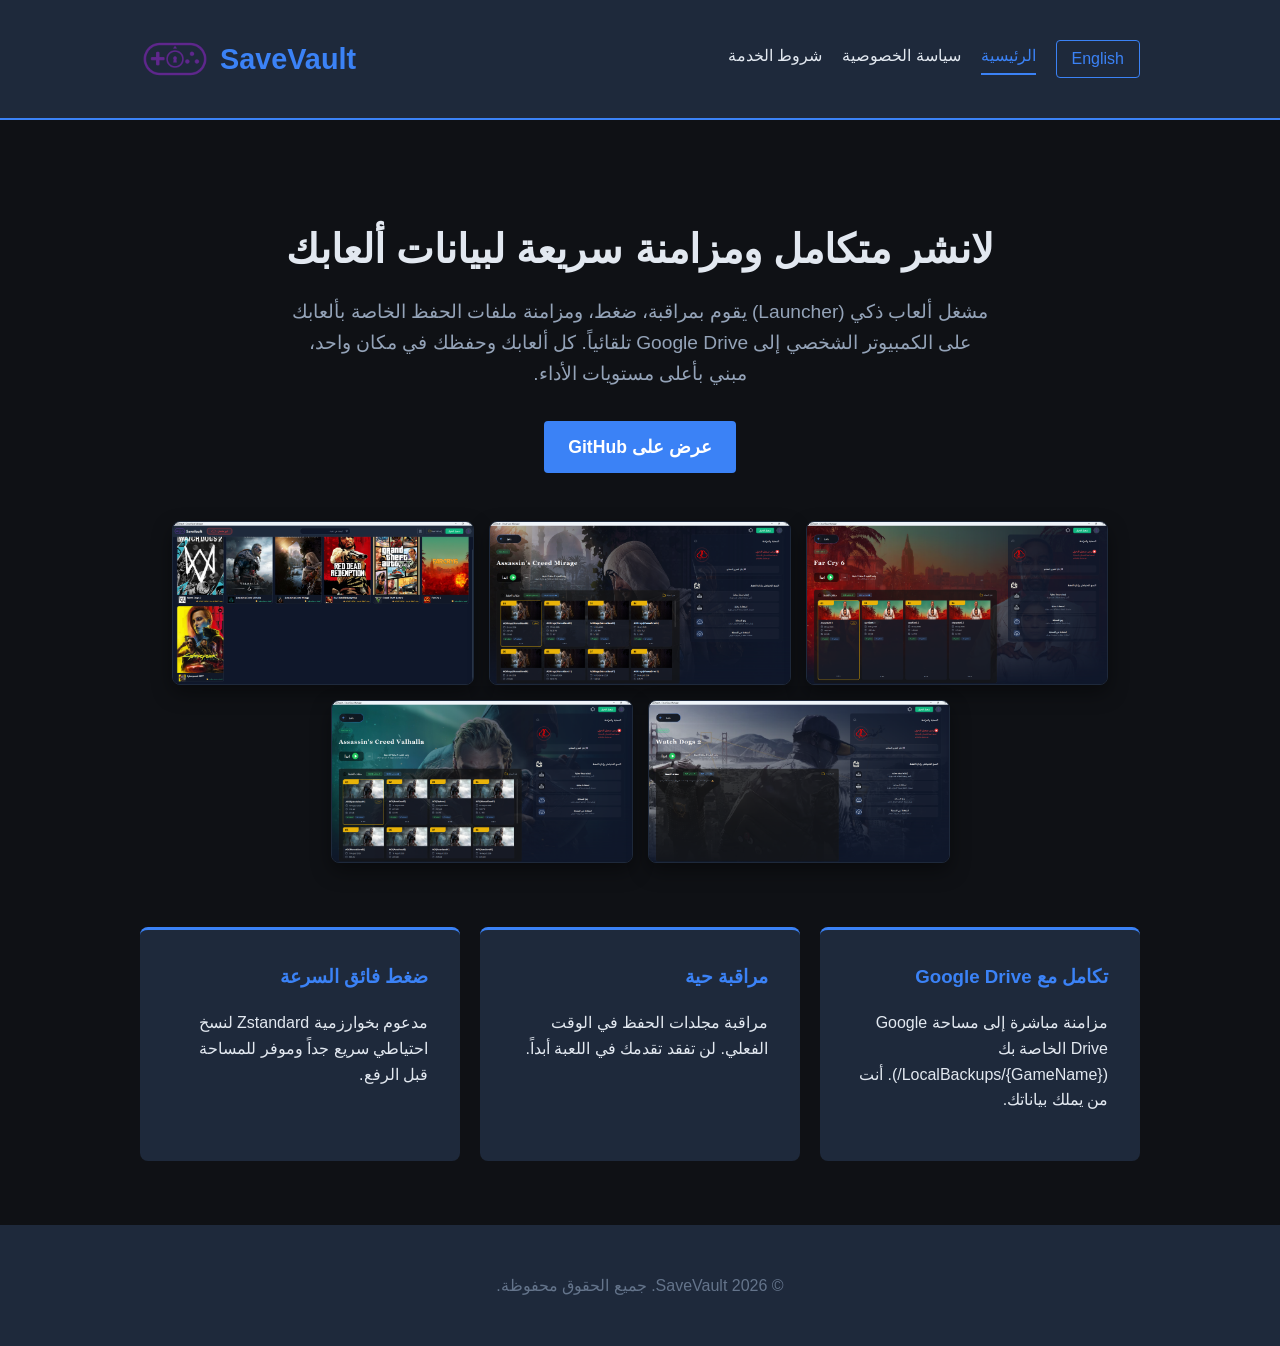
==== index.html @ ff3f0758 "Add files via upload" ====
<!DOCTYPE html>
<html lang="ar" dir="rtl">
<head>
    <meta charset="UTF-8">
    <meta name="viewport" content="width=device-width, initial-scale=1.0">
    <title>SaveVault - مدير حفظ الألعاب</title>
    <link rel="stylesheet" href="style.css">
</head>
<body>
    <header>
        <div class="container">
            <h1><img src="logo.png" alt="SaveVault Logo" class="app-logo"> SaveVault</h1>
            <nav>
                <a href="index.html" class="active">الرئيسية</a>
                <a href="privacy-policy.html">سياسة الخصوصية</a>
                <a href="terms.html">شروط الخدمة</a>
                <a href="index-en.html" class="lang-switch">English</a>
            </nav>
        </div>
    </header>

    <main class="container">
        <section class="hero">
            <h2>لانشر متكامل ومزامنة سريعة لبيانات ألعابك</h2>
            <p>مشغل ألعاب ذكي (Launcher) يقوم بمراقبة، ضغط، ومزامنة ملفات الحفظ الخاصة بألعابك على الكمبيوتر الشخصي إلى Google Drive تلقائياً. كل ألعابك وحفظك في مكان واحد، مبني بأعلى مستويات الأداء.</p>
            <a href="https://github.com/" class="btn">عرض على GitHub</a>
            
            <div class="hero-gallery">
                <img src="1.png" alt="واجهة البرنامج 1" class="app-screenshot">
                <img src="2.png" alt="واجهة البرنامج 2" class="app-screenshot">
                <img src="3.png" alt="واجهة البرنامج 3" class="app-screenshot">
                <img src="4.png" alt="واجهة البرنامج 4" class="app-screenshot">
                <img src="5.png" alt="واجهة البرنامج 5" class="app-screenshot">
            </div>
        </section>

        <section class="features">
            <div class="feature-card">
                <h3>تكامل مع Google Drive</h3>
                <p>مزامنة مباشرة إلى مساحة Google Drive الخاصة بك (LocalBackups/{GameName}/). أنت من يملك بياناتك.</p>
            </div>
            <div class="feature-card">
                <h3>مراقبة حية</h3>
                <p>مراقبة مجلدات الحفظ في الوقت الفعلي. لن تفقد تقدمك في اللعبة أبداً.</p>
            </div>
            <div class="feature-card">
                <h3>ضغط فائق السرعة</h3>
                <p>مدعوم بخوارزمية Zstandard لنسخ احتياطي سريع جداً وموفر للمساحة قبل الرفع.</p>
            </div>
        </section>
    </main>

    <footer>
        <div class="container">
            <p>&copy; 2026 SaveVault. جميع الحقوق محفوظة.</p>
        </div>
    </footer>
</body>
</html>
---- style.css ----
/* Global Styles */
:root {
    --bg-color: #0f1115; /* Dark gaming theme */
    --text-color: #e2e8f0;
    --primary-color: #3b82f6; /* Modern Blue */
    --secondary-color: #1e293b;
    --accent-color: #60a5fa;
}

body {
    font-family: 'Segoe UI', Tahoma, Geneva, Verdana, sans-serif;
    background-color: var(--bg-color);
    color: var(--text-color);
    margin: 0;
    padding: 0;
    line-height: 1.6;
}

a {
    color: var(--accent-color);
    text-decoration: none;
}

a:hover {
    text-decoration: underline;
}

.container {
    width: 85%;
    max-width: 1000px;
    margin: 0 auto;
}

/* Header */
header {
    background-color: var(--secondary-color);
    padding: 1.5rem 0;
    border-bottom: 2px solid var(--primary-color);
}

header .container {
    display: flex;
    justify-content: space-between;
    align-items: center;
    direction: ltr; /* تثبيت اتجاه الهيدر من اليسار لليمين دائماً */
}

header h1 {
    margin: 0;
    font-size: 1.8rem;
    color: var(--primary-color);
    display: flex; /* لضمان محاذاة الشعار والنص بشكل مثالي */
    align-items: center;
}

/* App Logo */
.app-logo {
    height: 70px; /* حجم الشعار الجديد */
    width: auto;
    margin-right: 10px; /* مسافة ثابتة من اليمين */
}

nav {
    display: flex;
    align-items: center;
    gap: 20px;
    direction: rtl; /* توجيه الروابط العربية لتقرأ بشكل صحيح */
}

/* استثناء للنسخة الإنجليزية ليكون الناف بار بداخلها من اليسار لليمين */
html[dir="ltr"] nav {
    direction: ltr;
}

/* تثبيت زر اللغة في أقصى اليمين في النسخة العربية */
html[dir="rtl"] nav .lang-switch {
    order: -1; 
}

nav a {
    color: var(--text-color);
    font-weight: 500;
    padding-bottom: 5px; 
    border-bottom: 2px solid transparent; 
    transition: all 0.3s ease;
}

nav a:hover, nav a.active {
    color: var(--primary-color);
    text-decoration: none;
}

/* تمييز الصفحة الحالية */
nav a.active {
    border-bottom: 2px solid var(--primary-color);
}

/* Language Switcher Button */
.lang-switch {
    border: 1px solid var(--primary-color);
    padding: 5px 15px;
    border-radius: 4px;
    color: var(--primary-color) !important;
    transition: all 0.3s ease;
    border-bottom: 1px solid var(--primary-color) !important; 
}

.lang-switch:hover {
    background-color: var(--primary-color);
    color: #fff !important;
}

/* Hero Section */
.hero {
    text-align: center;
    padding: 4rem 0;
}

.hero h2 {
    font-size: 2.5rem;
    margin-bottom: 1rem;
}

.hero p {
    font-size: 1.2rem;
    color: #94a3b8;
    max-width: 700px;
    margin: 0 auto 2rem auto;
}

.btn {
    display: inline-block;
    background-color: var(--primary-color);
    color: #fff;
    padding: 12px 24px;
    border-radius: 4px;
    font-size: 1.1rem;
    font-weight: bold;
    transition: background-color 0.3s;
}

.btn:hover {
    background-color: #2563eb;
    text-decoration: none;
    color: #fff;
}

/* Features */
.features {
    display: flex;
    justify-content: space-between;
    flex-wrap: wrap;
    gap: 20px;
    margin-bottom: 4rem;
}

.feature-card {
    background-color: var(--secondary-color);
    padding: 2rem;
    border-radius: 8px;
    flex: 1;
    min-width: 250px;
    border-top: 3px solid var(--primary-color);
}

.feature-card h3 {
    margin-top: 0;
    color: var(--primary-color);
}

/* Page Content (Privacy/Terms) */
.page-content {
    padding: 3rem 0;
}

.page-content h2 {
    color: var(--primary-color);
    border-bottom: 1px solid #334155;
    padding-bottom: 10px;
}

.page-content h3 {
    margin-top: 2rem;
}

.page-content ul {
    list-style-type: square;
    margin-left: 20px;
    margin-right: 20px;
}

/* Footer */
footer {
    text-align: center;
    padding: 2rem 0;
    background-color: var(--secondary-color);
    color: #64748b;
    margin-top: auto;
}

/* App Screenshots Gallery Styles */
.hero-gallery {
    display: flex;
    flex-wrap: wrap;
    gap: 15px;
    justify-content: center;
    margin-top: 3rem;
    padding: 0 20px;
    direction: ltr; /* إجبار الصور على الترتيب من اليسار لليمين دائماً */
}

.app-screenshot {
    width: 100%;
    max-width: 300px;
    height: auto;
    border-radius: 8px;
    box-shadow: 0 8px 20px rgba(0, 0, 0, 0.4);
    border: 1px solid var(--secondary-color);
    transition: transform 0.3s ease;
}

.app-screenshot:hover {
    transform: scale(1.50);
}
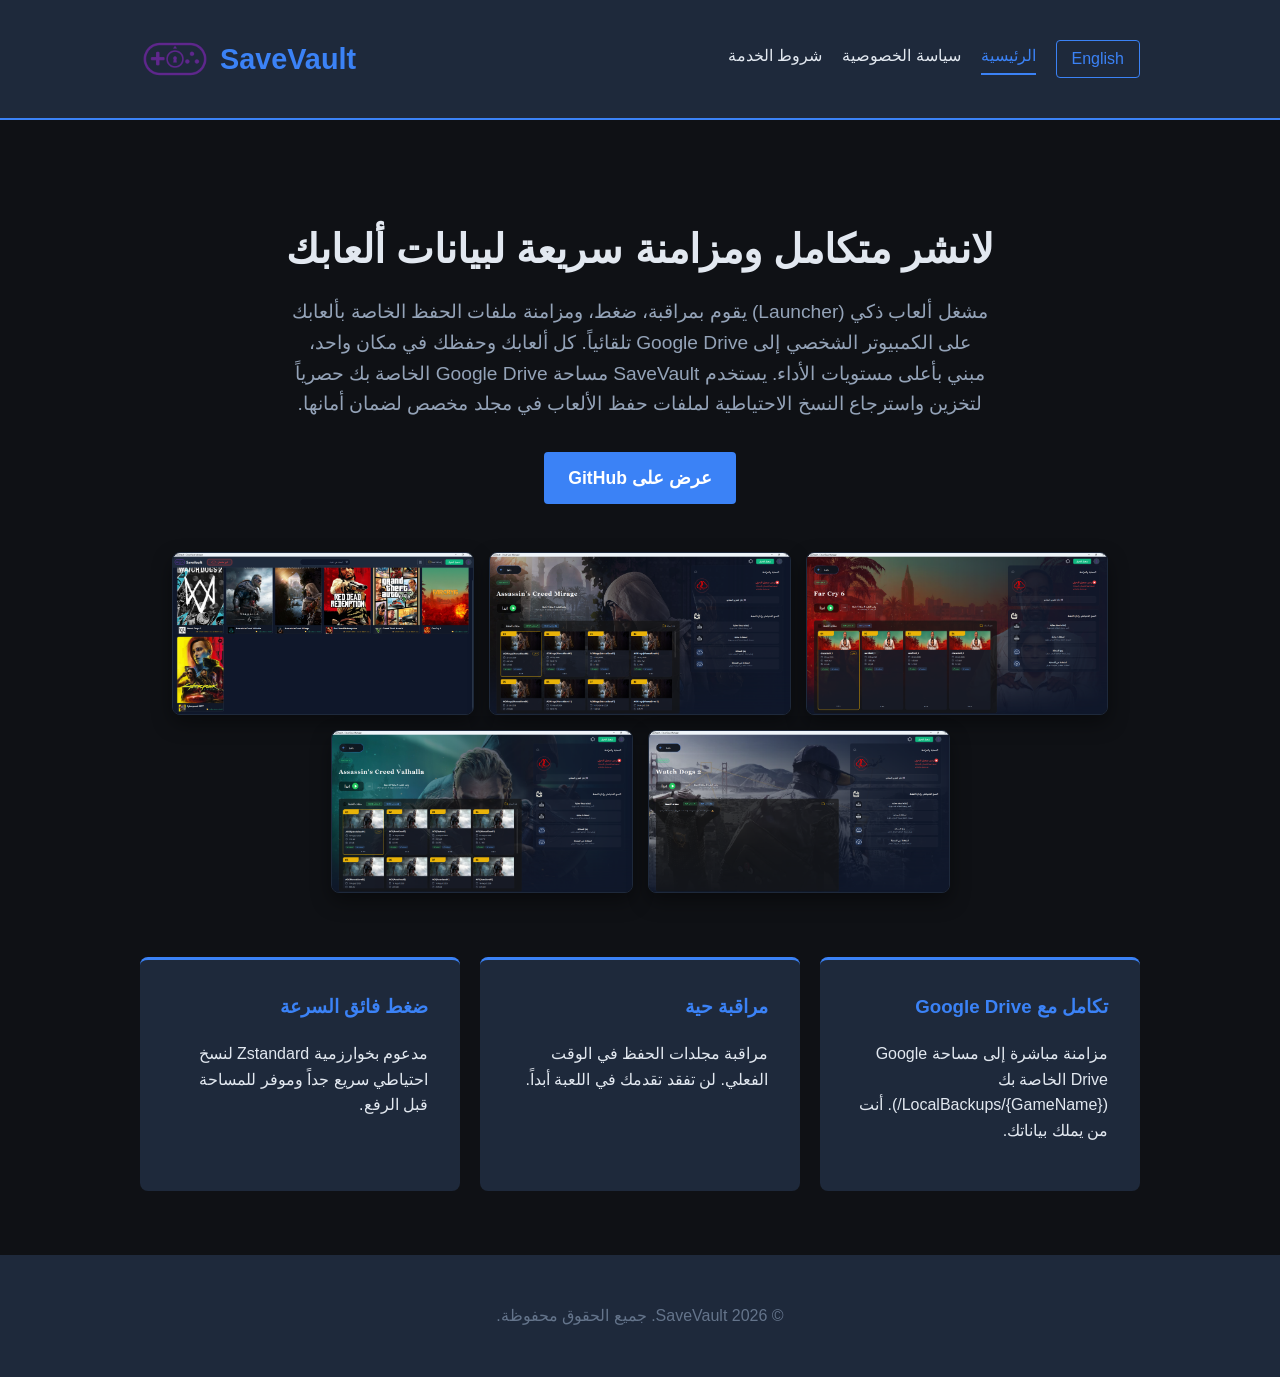
==== commit fcba9f1f: "Update index.html" ====
--- a/index.html
+++ b/index.html
@@ -3,7 +3,7 @@
 <head>
     <meta charset="UTF-8">
     <meta name="viewport" content="width=device-width, initial-scale=1.0">
-    <title>SaveVault - مدير حفظ الألعاب</title>
+    <title>SaveVault</title>
     <link rel="stylesheet" href="style.css">
 </head>
 <body>
@@ -22,7 +22,7 @@
     <main class="container">
         <section class="hero">
             <h2>لانشر متكامل ومزامنة سريعة لبيانات ألعابك</h2>
-            <p>مشغل ألعاب ذكي (Launcher) يقوم بمراقبة، ضغط، ومزامنة ملفات الحفظ الخاصة بألعابك على الكمبيوتر الشخصي إلى Google Drive تلقائياً. كل ألعابك وحفظك في مكان واحد، مبني بأعلى مستويات الأداء.</p>
+            <p>مشغل ألعاب ذكي (Launcher) يقوم بمراقبة، ضغط، ومزامنة ملفات الحفظ الخاصة بألعابك على الكمبيوتر الشخصي إلى Google Drive تلقائياً. كل ألعابك وحفظك في مكان واحد، مبني بأعلى مستويات الأداء. يستخدم SaveVault مساحة Google Drive الخاصة بك حصرياً لتخزين واسترجاع النسخ الاحتياطية لملفات حفظ الألعاب في مجلد مخصص لضمان أمانها.</p>
             <a href="https://github.com/" class="btn">عرض على GitHub</a>
             
             <div class="hero-gallery">
@@ -56,4 +56,4 @@
         </div>
     </footer>
 </body>
-</html>+</html>
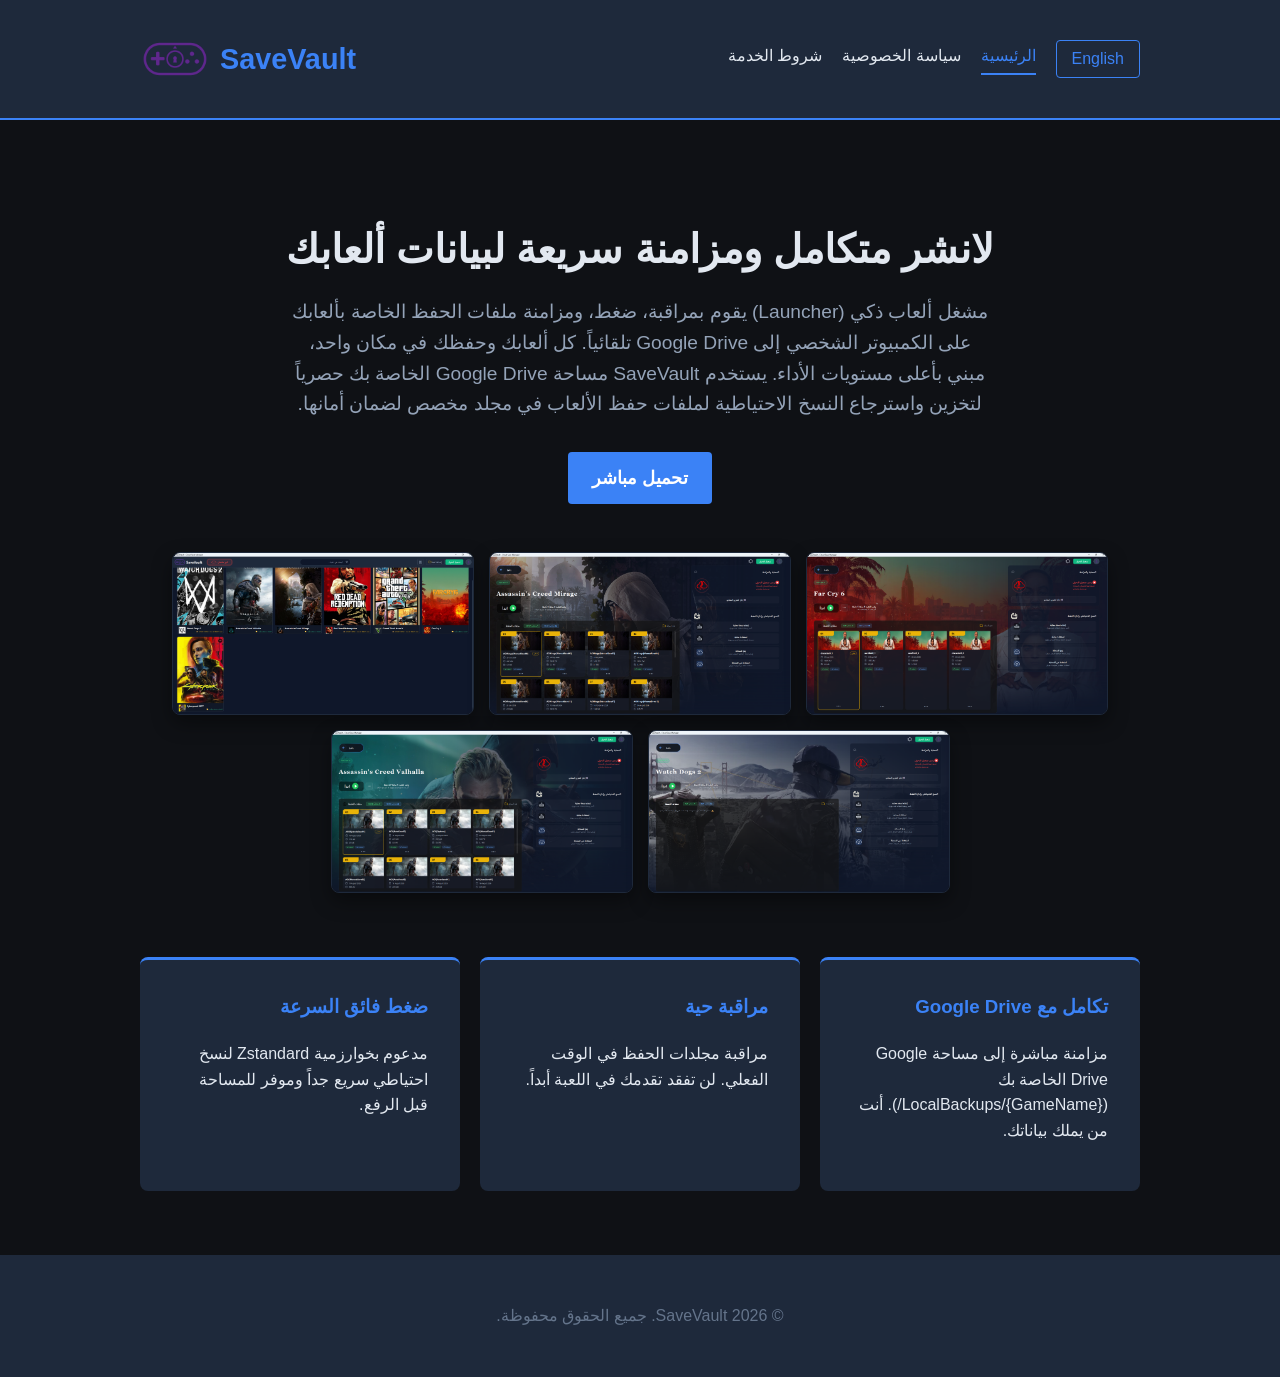
==== commit 7be2af70: "Update download link in index.html" ====
--- a/index.html
+++ b/index.html
@@ -23,7 +23,7 @@
         <section class="hero">
             <h2>لانشر متكامل ومزامنة سريعة لبيانات ألعابك</h2>
             <p>مشغل ألعاب ذكي (Launcher) يقوم بمراقبة، ضغط، ومزامنة ملفات الحفظ الخاصة بألعابك على الكمبيوتر الشخصي إلى Google Drive تلقائياً. كل ألعابك وحفظك في مكان واحد، مبني بأعلى مستويات الأداء. يستخدم SaveVault مساحة Google Drive الخاصة بك حصرياً لتخزين واسترجاع النسخ الاحتياطية لملفات حفظ الألعاب في مجلد مخصص لضمان أمانها.</p>
-            <a href="https://github.com/" class="btn">عرض على GitHub</a>
+      <a href="https://github.com/zmany0/SaveVault-Updates/releases/download/1.6/SaveVault_Setup_v1.6.exe" class="btn">تحميل مباشر</a>
             
             <div class="hero-gallery">
                 <img src="1.png" alt="واجهة البرنامج 1" class="app-screenshot">
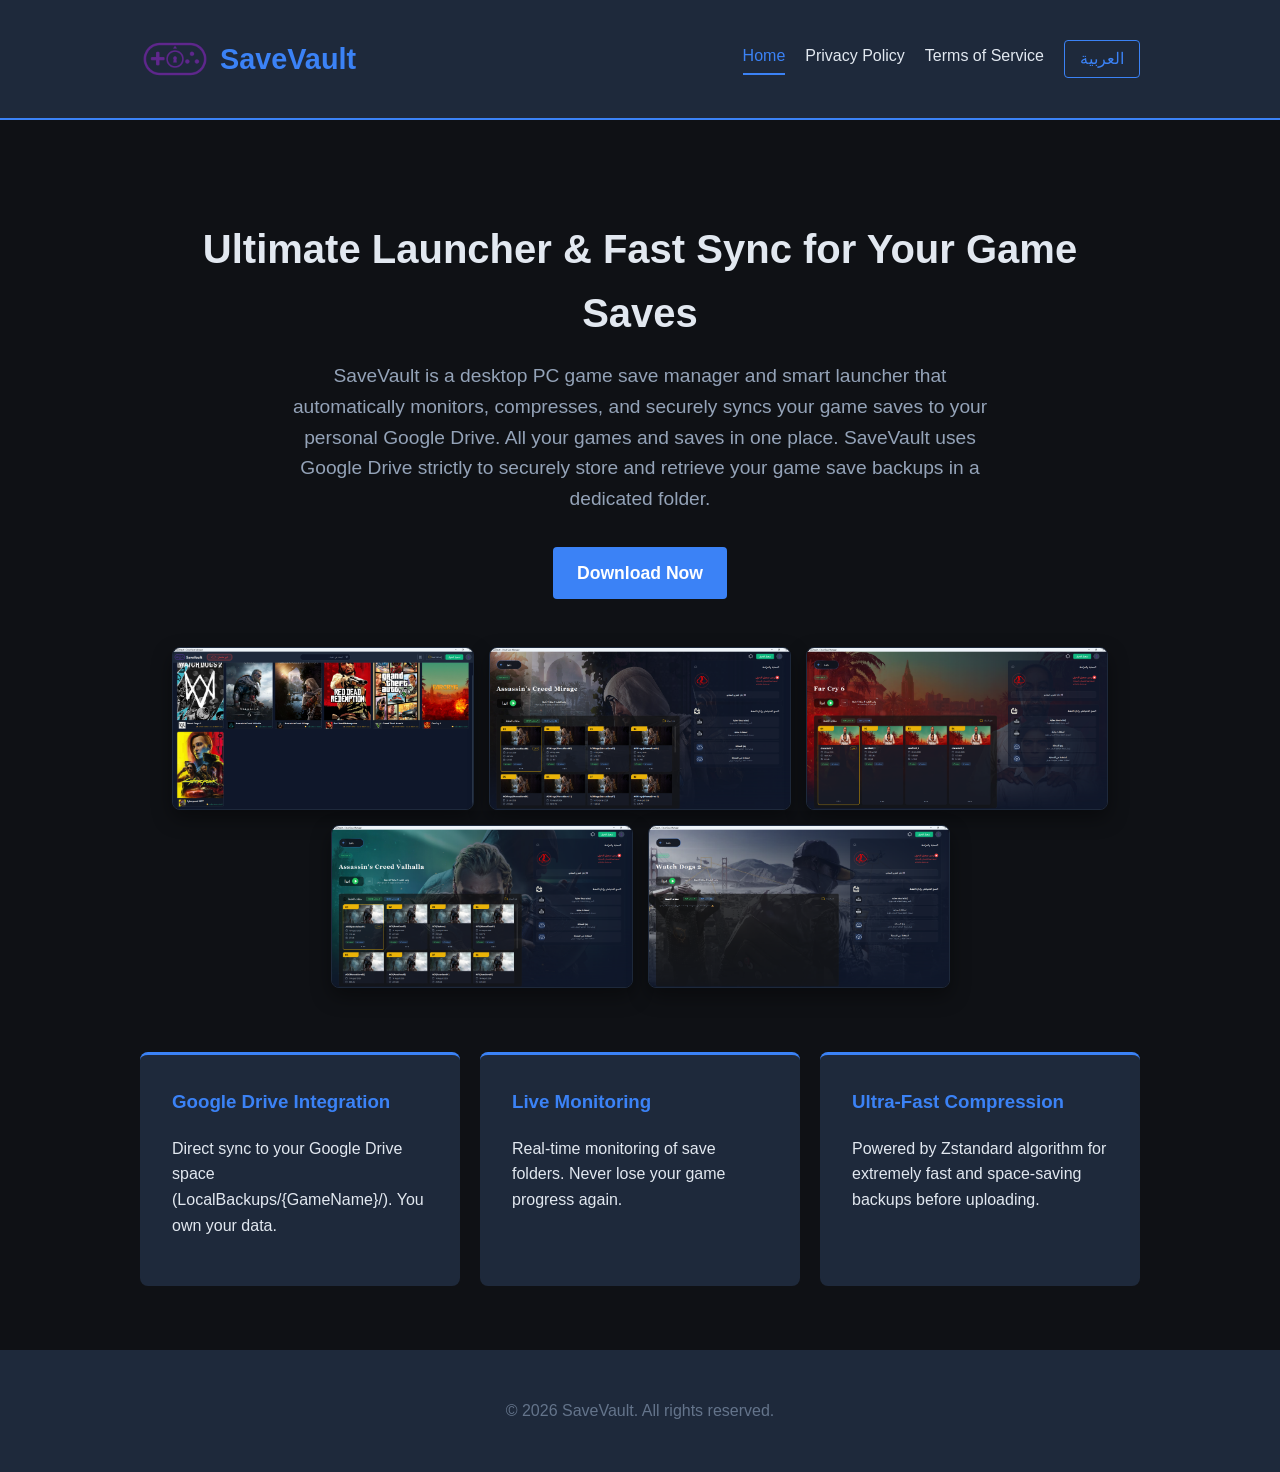
==== commit 4aab643d: "Update index.html" ====
--- a/index.html
+++ b/index.html
@@ -1,59 +1,13 @@
 <!DOCTYPE html>
-<html lang="ar" dir="rtl">
+<html lang="en">
 <head>
     <meta charset="UTF-8">
-    <meta name="viewport" content="width=device-width, initial-scale=1.0">
+    <meta http-equiv="refresh" content="0; url=index-en.html">
     <title>SaveVault</title>
-    <link rel="stylesheet" href="style.css">
 </head>
 <body>
-    <header>
-        <div class="container">
-            <h1><img src="logo.png" alt="SaveVault Logo" class="app-logo"> SaveVault</h1>
-            <nav>
-                <a href="index.html" class="active">الرئيسية</a>
-                <a href="privacy-policy.html">سياسة الخصوصية</a>
-                <a href="terms.html">شروط الخدمة</a>
-                <a href="index-en.html" class="lang-switch">English</a>
-            </nav>
-        </div>
-    </header>
-
-    <main class="container">
-        <section class="hero">
-            <h2>لانشر متكامل ومزامنة سريعة لبيانات ألعابك</h2>
-            <p>مشغل ألعاب ذكي (Launcher) يقوم بمراقبة، ضغط، ومزامنة ملفات الحفظ الخاصة بألعابك على الكمبيوتر الشخصي إلى Google Drive تلقائياً. كل ألعابك وحفظك في مكان واحد، مبني بأعلى مستويات الأداء. يستخدم SaveVault مساحة Google Drive الخاصة بك حصرياً لتخزين واسترجاع النسخ الاحتياطية لملفات حفظ الألعاب في مجلد مخصص لضمان أمانها.</p>
-      <a href="https://github.com/zmany0/SaveVault-Updates/releases/download/1.6/SaveVault_Setup_v1.6.exe" class="btn">تحميل مباشر</a>
-            
-            <div class="hero-gallery">
-                <img src="1.png" alt="واجهة البرنامج 1" class="app-screenshot">
-                <img src="2.png" alt="واجهة البرنامج 2" class="app-screenshot">
-                <img src="3.png" alt="واجهة البرنامج 3" class="app-screenshot">
-                <img src="4.png" alt="واجهة البرنامج 4" class="app-screenshot">
-                <img src="5.png" alt="واجهة البرنامج 5" class="app-screenshot">
-            </div>
-        </section>
-
-        <section class="features">
-            <div class="feature-card">
-                <h3>تكامل مع Google Drive</h3>
-                <p>مزامنة مباشرة إلى مساحة Google Drive الخاصة بك (LocalBackups/{GameName}/). أنت من يملك بياناتك.</p>
-            </div>
-            <div class="feature-card">
-                <h3>مراقبة حية</h3>
-                <p>مراقبة مجلدات الحفظ في الوقت الفعلي. لن تفقد تقدمك في اللعبة أبداً.</p>
-            </div>
-            <div class="feature-card">
-                <h3>ضغط فائق السرعة</h3>
-                <p>مدعوم بخوارزمية Zstandard لنسخ احتياطي سريع جداً وموفر للمساحة قبل الرفع.</p>
-            </div>
-        </section>
-    </main>
-
-    <footer>
-        <div class="container">
-            <p>&copy; 2026 SaveVault. جميع الحقوق محفوظة.</p>
-        </div>
-    </footer>
+    <script>
+        window.location.href = "index-en.html";
+    </script>
 </body>
 </html>
